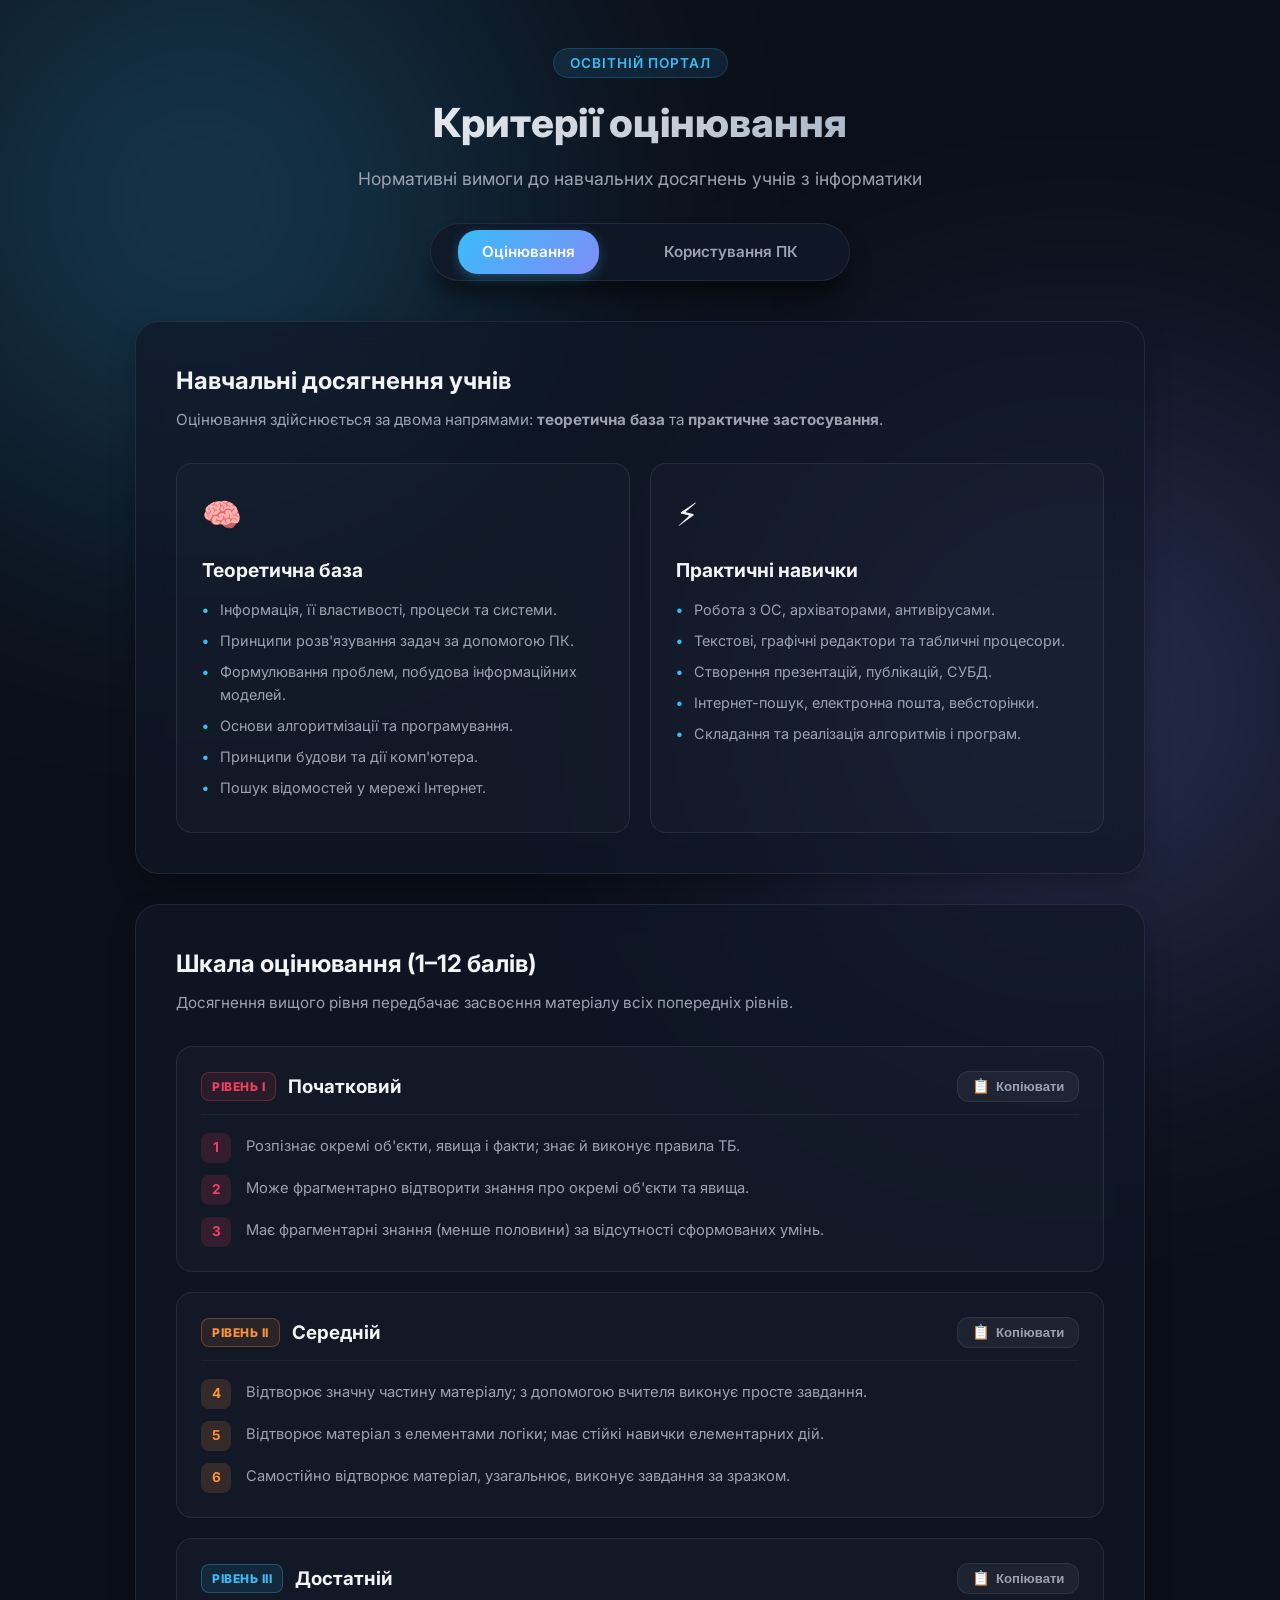
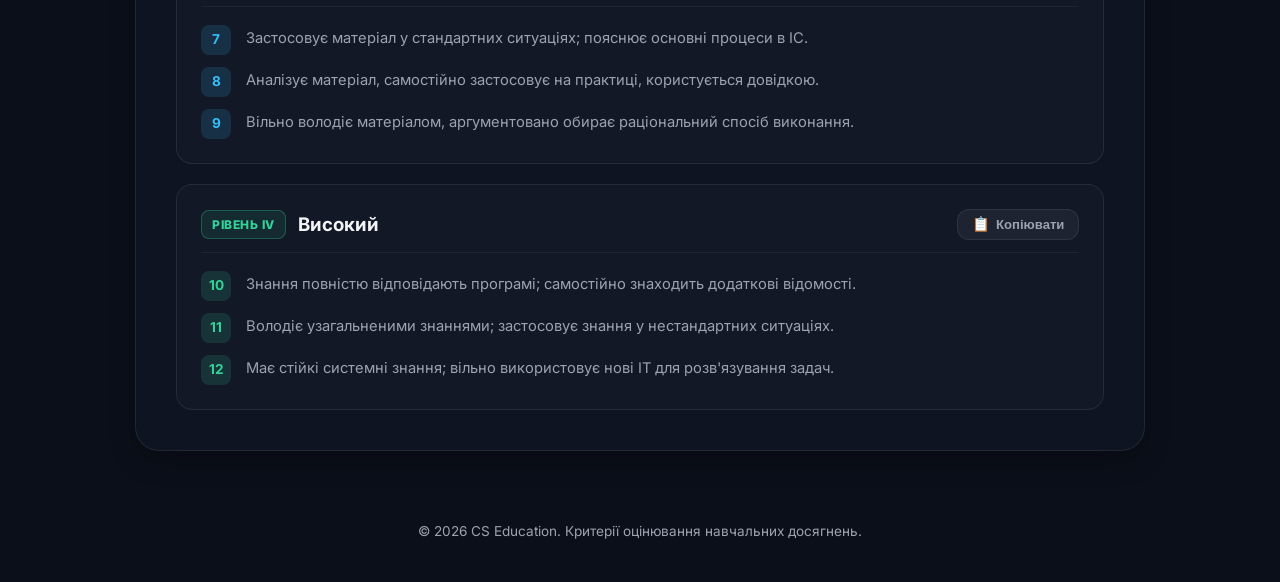
==== index.html @ 71c67681 "Add files via upload" ====
<!DOCTYPE html>
<html lang="uk">
<head>
    <meta charset="UTF-8">
    <meta name="viewport" content="width=device-width, initial-scale=1.0">
    <title>Критерії оцінювання — Інформатика</title>
    <link rel="stylesheet" href="style.css">
    <link rel="preconnect" href="https://fonts.googleapis.com">
    <link rel="preconnect" href="https://fonts.gstatic.com" crossorigin>
    <link href="https://fonts.googleapis.com/css2?family=Inter:wght@300;400;600;700;800&display=swap" rel="stylesheet">
</head>
<body>

    <div class="bg-glow bg-glow-1"></div>
    <div class="bg-glow bg-glow-2"></div>

    <header class="hero">
        <span class="tag">Освітній портал</span>
        <h1>Критерії оцінювання</h1>
        <p>Нормативні вимоги до навчальних досягнень учнів з інформатики</p>
    </header>

    <nav class="glass-nav">
        <ul>
            <li><a href="criteria.html" class="active nav-btn">Оцінювання</a></li>
            <li><a href="computer-rules.html" class="nav-btn">Користування ПК</a></li>
        </ul>
    </nav>

    <main class="container">

        <!-- Об'єкти оцінювання -->
        <section id="achievements" class="glass-card">
            <h2 class="section-title">Навчальні досягнення учнів</h2>
            <p class="section-subtitle">Оцінювання здійснюється за двома напрямами: <strong>теоретична база</strong> та <strong>практичне застосування</strong>.</p>
            
            <div class="cards-grid">
                <div class="info-card js-hover-card">
                    <div class="card-icon">🧠</div>
                    <h3>Теоретична база</h3>
                    <ul>
                        <li>Інформація, її властивості, процеси та системи.</li>
                        <li>Принципи розв'язування задач за допомогою ПК.</li>
                        <li>Формулювання проблем, побудова інформаційних моделей.</li>
                        <li>Основи алгоритмізації та програмування.</li>
                        <li>Принципи будови та дії комп'ютера.</li>
                        <li>Пошук відомостей у мережі Інтернет.</li>
                    </ul>
                </div>

                <div class="info-card js-hover-card">
                    <div class="card-icon">⚡</div>
                    <h3>Практичні навички</h3>
                    <ul>
                        <li>Робота з ОС, архіваторами, антивірусами.</li>
                        <li>Текстові, графічні редактори та табличні процесори.</li>
                        <li>Створення презентацій, публікацій, СУБД.</li>
                        <li>Інтернет-пошук, електронна пошта, вебсторінки.</li>
                        <li>Складання та реалізація алгоритмів і програм.</li>
                    </ul>
                </div>
            </div>
        </section>

        <!-- Зручна інтерактивна шкала оцінювання -->
        <!-- Інтерактивна шкала оцінювання з кнопкою копіювання -->
        <section id="criteria-grid" class="glass-card">
            <h2 class="section-title">Шкала оцінювання (1–12 балів)</h2>
            <p class="section-subtitle">Досягнення вищого рівня передбачає засвоєння матеріалу всіх попередніх рівнів.</p>
            
            <div class="levels-container">
                
                <!-- І. Початковий рівень -->
                <div class="level-card level-1-card js-hover-card">
                    <div class="level-header">
                        <div class="level-title-group">
                            <span class="level-badge border-1">Рівень I</span>
                            <h3>Початковий</h3>
                        </div>
                        <button class="copy-btn nav-btn" title="Копіювати рівень">
                            <span class="copy-icon">📋</span>
                            <span class="copy-text">Копіювати</span>
                        </button>
                    </div>
                    <div class="score-list">
                        <div class="score-item">
                            <span class="badge badge-1">1</span>
                            <p>Розпізнає окремі об'єкти, явища і факти; знає й виконує правила ТБ.</p>
                        </div>
                        <div class="score-item">
                            <span class="badge badge-1">2</span>
                            <p>Може фрагментарно відтворити знання про окремі об'єкти та явища.</p>
                        </div>
                        <div class="score-item">
                            <span class="badge badge-1">3</span>
                            <p>Має фрагментарні знання (менше половини) за відсутності сформованих умінь.</p>
                        </div>
                    </div>
                </div>

                <!-- ІІ. Середній рівень -->
                <div class="level-card level-2-card js-hover-card">
                    <div class="level-header">
                        <div class="level-title-group">
                            <span class="level-badge border-2">Рівень II</span>
                            <h3>Середній</h3>
                        </div>
                        <button class="copy-btn nav-btn" title="Копіювати рівень">
                            <span class="copy-icon">📋</span>
                            <span class="copy-text">Копіювати</span>
                        </button>
                    </div>
                    <div class="score-list">
                        <div class="score-item">
                            <span class="badge badge-2">4</span>
                            <p>Відтворює значну частину матеріалу; з допомогою вчителя виконує просте завдання.</p>
                        </div>
                        <div class="score-item">
                            <span class="badge badge-2">5</span>
                            <p>Відтворює матеріал з елементами логіки; має стійкі навички елементарних дій.</p>
                        </div>
                        <div class="score-item">
                            <span class="badge badge-2">6</span>
                            <p>Самостійно відтворює матеріал, узагальнює, виконує завдання за зразком.</p>
                        </div>
                    </div>
                </div>

                <!-- ІІІ. Достатній рівень -->
                <div class="level-card level-3-card js-hover-card">
                    <div class="level-header">
                        <div class="level-title-group">
                            <span class="level-badge border-3">Рівень III</span>
                            <h3>Достатній</h3>
                        </div>
                        <button class="copy-btn nav-btn" title="Копіювати рівень">
                            <span class="copy-icon">📋</span>
                            <span class="copy-text">Копіювати</span>
                        </button>
                    </div>
                    <div class="score-list">
                        <div class="score-item">
                            <span class="badge badge-3">7</span>
                            <p>Застосовує матеріал у стандартних ситуаціях; пояснює основні процеси в ІС.</p>
                        </div>
                        <div class="score-item">
                            <span class="badge badge-3">8</span>
                            <p>Аналізує матеріал, самостійно застосовує на практиці, користується довідкою.</p>
                        </div>
                        <div class="score-item">
                            <span class="badge badge-3">9</span>
                            <p>Вільно володіє матеріалом, аргументовано обирає раціональний спосіб виконання.</p>
                        </div>
                    </div>
                </div>

                <!-- IV. Високий рівень -->
                <div class="level-card level-4-card js-hover-card">
                    <div class="level-header">
                        <div class="level-title-group">
                            <span class="level-badge border-4">Рівень IV</span>
                            <h3>Високий</h3>
                        </div>
                        <button class="copy-btn nav-btn" title="Копіювати рівень">
                            <span class="copy-icon">📋</span>
                            <span class="copy-text">Копіювати</span>
                        </button>
                    </div>
                    <div class="score-list">
                        <div class="score-item">
                            <span class="badge badge-4">10</span>
                            <p>Знання повністю відповідають програмі; самостійно знаходить додаткові відомості.</p>
                        </div>
                        <div class="score-item">
                            <span class="badge badge-4">11</span>
                            <p>Володіє узагальненими знаннями; застосовує знання у нестандартних ситуаціях.</p>
                        </div>
                        <div class="score-item">
                            <span class="badge badge-4">12</span>
                            <p>Має стійкі системні знання; вільно використовує нові ІТ для розв'язування задач.</p>
                        </div>
                    </div>
                </div>

            </div>
        </section>

    </main>

    <footer>
        <p>&copy; 2026 CS Education. Критерії оцінювання навчальних досягнень.</p>
    </footer>

    <!-- JavaScript для інтерактивності -->
    <script>
        document.addEventListener('DOMContentLoaded', () => {
            // Анімація для навігаційних кнопок
            const navButtons = document.querySelectorAll('.nav-btn');
            navButtons.forEach(btn => {
                btn.addEventListener('mouseenter', () => {
                    btn.style.transform = 'scale(1.08)';
                    btn.style.transition = 'transform 0.25s cubic-bezier(0.34, 1.56, 0.64, 1)';
                });
                btn.addEventListener('mouseleave', () => {
                    btn.style.transform = 'scale(1)';
                });
            });

            // Анімація карток
            const hoverCards = document.querySelectorAll('.js-hover-card');
            hoverCards.forEach(card => {
                card.addEventListener('mouseenter', () => {
                    card.style.transform = 'translateY(-4px) scale(1.01)';
                    card.style.transition = 'all 0.3s cubic-bezier(0.25, 0.8, 0.25, 1)';
                });
                card.addEventListener('mouseleave', () => {
                    card.style.transform = 'translateY(0) scale(1)';
                });
            });

            // Логіка копіювання вмісту рівня
            const copyButtons = document.querySelectorAll('.copy-btn');
            copyButtons.forEach(btn => {
                btn.addEventListener('click', (e) => {
                    e.stopPropagation(); // запобігає конфліктам подій
                    
                    const card = btn.closest('.level-card');
                    const levelName = card.querySelector('h3').innerText;
                    const levelBadge = card.querySelector('.level-badge').innerText;
                    
                    const items = card.querySelectorAll('.score-item');
                    let textToCopy = `${levelBadge}: ${levelName}\n`;
                    
                    items.forEach(item => {
                        const score = item.querySelector('.badge').innerText;
                        const text = item.querySelector('p').innerText;
                        textToCopy += `${score} бал(ів) — ${text}\n`;
                    });

                    // Запис у буфер обміну
                    navigator.clipboard.writeText(textToCopy.trim()).then(() => {
                        const iconSpan = btn.querySelector('.copy-icon');
                        const textSpan = btn.querySelector('.copy-text');
                        
                        // Зміна стану кнопки
                        iconSpan.innerText = '✅';
                        textSpan.innerText = 'Скопійовано!';
                        btn.classList.add('copied');

                        // Повернення початкового стану через 2 секунди
                        setTimeout(() => {
                            iconSpan.innerText = '📋';
                            textSpan.innerText = 'Копіювати';
                            btn.classList.remove('copied');
                        }, 2000);
                    });
                });
            });
        });
    </script>

</body>
</html>
---- style.css ----
:root {
    --bg-main: #0b0f19;
    --accent-blue: #38bdf8;
    --accent-purple: #818cf8;
    --accent-red: #f43f5e;
    --accent-orange: #fb923c;
    --accent-green: #34d399;
    --text-primary: #f3f4f6;
    --text-secondary: #9ca3af;
    --glass-bg: rgba(17, 24, 39, 0.7);
    --glass-border: rgba(255, 255, 255, 0.08);
}

* {
    box-sizing: border-box;
    margin: 0;
    padding: 0;
}

body {
    font-family: 'Inter', system-ui, -apple-system, sans-serif;
    background-color: var(--bg-main);
    color: var(--text-primary);
    line-height: 1.6;
    overflow-x: hidden;
    position: relative;
    min-height: 100vh;
}

/* Фон */
.bg-glow {
    position: absolute;
    width: 600px;
    height: 600px;
    border-radius: 50%;
    filter: blur(140px);
    z-index: -1;
    opacity: 0.25;
}

.bg-glow-1 { top: -100px; left: -100px; background: var(--accent-blue); }
.bg-glow-2 { top: 400px; right: -100px; background: var(--accent-purple); }

/* Hero Header */
.hero {
    text-align: center;
    padding: 50px 20px 30px;
    max-width: 800px;
    margin: 0 auto;
}

.tag {
    background: rgba(56, 189, 248, 0.1);
    color: var(--accent-blue);
    border: 1px solid rgba(56, 189, 248, 0.2);
    padding: 6px 16px;
    border-radius: 20px;
    font-size: 0.85rem;
    font-weight: 600;
    text-transform: uppercase;
    letter-spacing: 1px;
}

.hero h1 {
    font-size: 2.5rem;
    font-weight: 800;
    margin: 15px 0 10px;
    background: linear-gradient(135deg, #ffffff 0%, #94a3b8 100%);
    -webkit-background-clip: text;
    -webkit-text-fill-color: transparent;
}

.hero p {
    color: var(--text-secondary);
    font-size: 1.1rem;
}

/* Navigation */
.glass-nav {
    position: sticky;
    top: 20px;
    z-index: 100;
    max-width: 420px;
    margin: 0 auto 40px;
    background: rgba(17, 24, 39, 0.85);
    backdrop-filter: blur(12px);
    border: 1px solid var(--glass-border);
    border-radius: 30px;
    padding: 6px;
    box-shadow: 0 20px 25px -5px rgba(0, 0, 0, 0.5);
}

.glass-nav ul {
    display: flex;
    justify-content: space-around;
    list-style: none;
}

.nav-btn {
    display: inline-block;
    color: var(--text-secondary);
    text-decoration: none;
    font-weight: 600;
    font-size: 0.95rem;
    padding: 10px 24px;
    border-radius: 20px;
    will-change: transform;
}

.glass-nav a.active {
    color: #fff;
    background: linear-gradient(135deg, var(--accent-blue), var(--accent-purple));
    box-shadow: 0 4px 12px rgba(56, 189, 248, 0.3);
}

/* Container & Cards */
.container {
    max-width: 1050px;
    margin: 0 auto;
    padding: 0 20px;
}

.glass-card {
    background: var(--glass-bg);
    backdrop-filter: blur(16px);
    border: 1px solid var(--glass-border);
    border-radius: 24px;
    padding: 40px;
    margin-bottom: 30px;
    box-shadow: 0 10px 30px -10px rgba(0, 0, 0, 0.5);
}

.section-title {
    font-size: 1.5rem;
    font-weight: 700;
    margin-bottom: 8px;
}

.section-subtitle {
    color: var(--text-secondary);
    font-size: 0.95rem;
    margin-bottom: 30px;
}

/* Info Cards */
.cards-grid {
    display: grid;
    grid-template-columns: repeat(auto-fit, minmax(300px, 1fr));
    gap: 20px;
}

.info-card {
    background: rgba(255, 255, 255, 0.02);
    border: 1px solid var(--glass-border);
    border-radius: 16px;
    padding: 25px;
    will-change: transform;
}

.card-icon {
    font-size: 2rem;
    margin-bottom: 15px;
}

.info-card h3 {
    font-size: 1.2rem;
    margin-bottom: 12px;
}

.info-card ul {
    list-style: none;
    color: var(--text-secondary);
    font-size: 0.9rem;
}

.info-card li {
    margin-bottom: 8px;
    position: relative;
    padding-left: 18px;
}

.info-card li::before {
    content: "•";
    color: var(--accent-blue);
    position: absolute;
    left: 0;
    font-weight: bold;
}

/* Шкала оцінювання (Нова структура картками) */
.levels-container {
    display: flex;
    flex-direction: column;
    gap: 20px;
}

.level-card {
    background: rgba(255, 255, 255, 0.02);
    border: 1px solid var(--glass-border);
    border-radius: 16px;
    padding: 24px;
    will-change: transform;
}

.level-header {
    display: flex;
    align-items: center;
    gap: 12px;
    margin-bottom: 18px;
    padding-bottom: 12px;
    border-bottom: 1px solid rgba(255, 255, 255, 0.05);
}

.level-badge {
    font-size: 0.75rem;
    font-weight: 800;
    text-transform: uppercase;
    letter-spacing: 0.5px;
    padding: 4px 10px;
    border-radius: 8px;
    border: 1px solid;
}

.border-1 { color: var(--accent-red); border-color: rgba(244, 63, 94, 0.3); background: rgba(244, 63, 94, 0.1); }
.border-2 { color: var(--accent-orange); border-color: rgba(251, 146, 60, 0.3); background: rgba(251, 146, 60, 0.1); }
.border-3 { color: var(--accent-blue); border-color: rgba(56, 189, 248, 0.3); background: rgba(56, 189, 248, 0.1); }
.border-4 { color: var(--accent-green); border-color: rgba(52, 211, 153, 0.3); background: rgba(52, 211, 153, 0.1); }

.score-list {
    display: flex;
    flex-direction: column;
    gap: 12px;
}

.score-item {
    display: flex;
    align-items: flex-start;
    gap: 15px;
}

.score-item p {
    font-size: 0.92rem;
    color: var(--text-secondary);
    margin-top: 2px;
}

.badge {
    display: inline-flex;
    align-items: center;
    justify-content: center;
    min-width: 30px;
    height: 30px;
    border-radius: 8px;
    font-weight: 700;
    font-size: 0.85rem;
    flex-shrink: 0;
}

.badge-1 { background: rgba(244, 63, 94, 0.15); color: var(--accent-red); }
.badge-2 { background: rgba(251, 146, 60, 0.15); color: var(--accent-orange); }
.badge-3 { background: rgba(56, 189, 248, 0.15); color: var(--accent-blue); }
.badge-4 { background: rgba(52, 211, 153, 0.15); color: var(--accent-green); }

/* Правила ПК */
.rules-grid {
    display: grid;
    grid-template-columns: repeat(auto-fit, minmax(240px, 1fr));
    gap: 15px;
}

.rule-box {
    background: rgba(255, 255, 255, 0.02);
    border: 1px solid var(--glass-border);
    border-radius: 14px;
    padding: 20px;
    will-change: transform;
}

.rule-box.forbidden { border-left: 3px solid var(--accent-red); }
.rule-box.allow { border-left: 3px solid var(--accent-green); }

.rule-num {
    font-size: 0.8rem;
    font-weight: 800;
    color: var(--accent-red);
    display: block;
    margin-bottom: 8px;
}

footer {
    text-align: center;
    padding: 40px 20px;
    color: var(--text-secondary);
    font-size: 0.85rem;
}

@media (max-width: 768px) {
    .hero h1 { font-size: 1.8rem; }
    .glass-card { padding: 25px; }
    .glass-nav { width: 90%; }
}

/* Кнопка копіювання та позиціонування шапки рівнів */
.level-header {
    display: flex;
    align-items: center;
    justify-content: space-between;
    gap: 12px;
    margin-bottom: 18px;
    padding-bottom: 12px;
    border-bottom: 1px solid rgba(255, 255, 255, 0.05);
}

.level-title-group {
    display: flex;
    align-items: center;
    gap: 12px;
}

.copy-btn {
    display: inline-flex;
    align-items: center;
    gap: 6px;
    background: rgba(255, 255, 255, 0.05);
    border: 1px solid var(--glass-border);
    color: var(--text-secondary);
    padding: 6px 14px;
    border-radius: 12px;
    font-size: 0.82rem;
    font-weight: 600;
    cursor: pointer;
    transition: all 0.25s ease;
}

.copy-btn:hover {
    color: #fff;
    background: rgba(255, 255, 255, 0.12);
    border-color: rgba(255, 255, 255, 0.2);
}

.copy-btn.copied {
    background: rgba(52, 211, 153, 0.2);
    border-color: rgba(52, 211, 153, 0.4);
    color: var(--accent-green);
}

.copy-icon {
    font-size: 0.9rem;
}
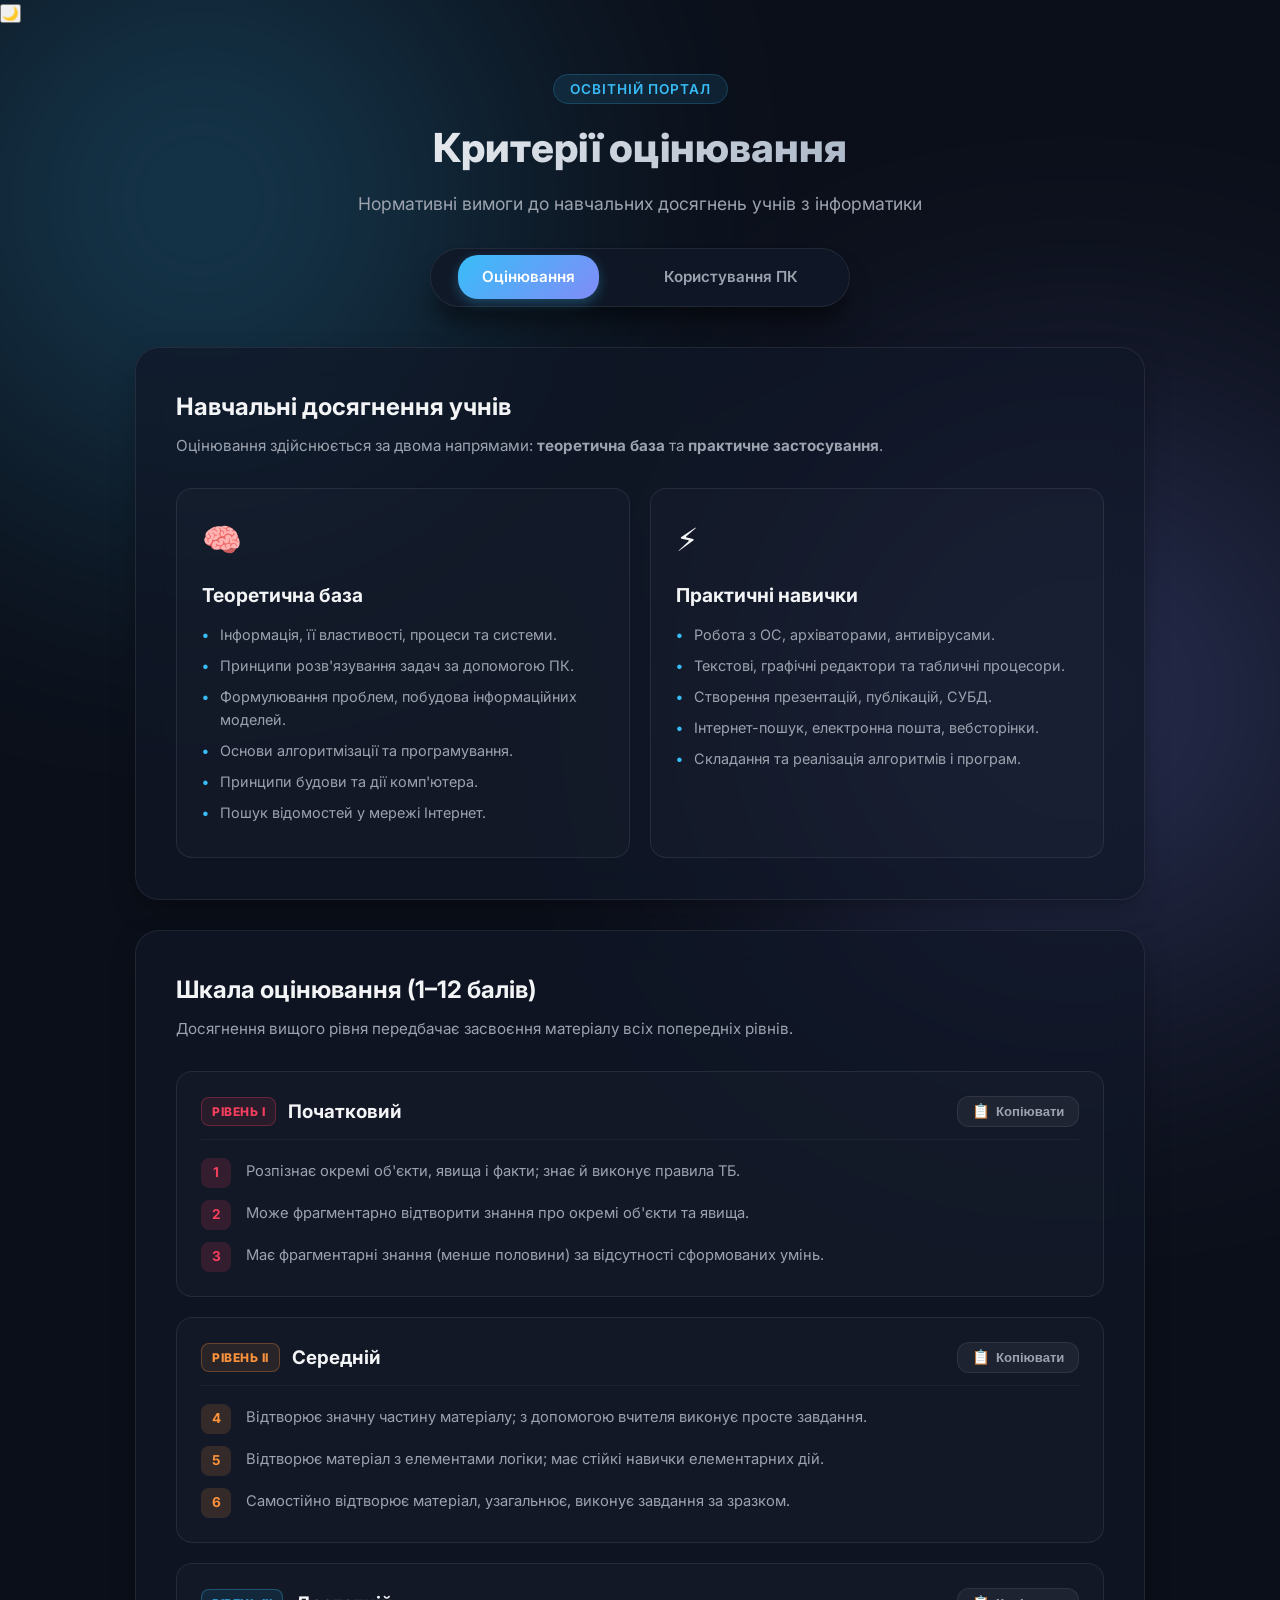
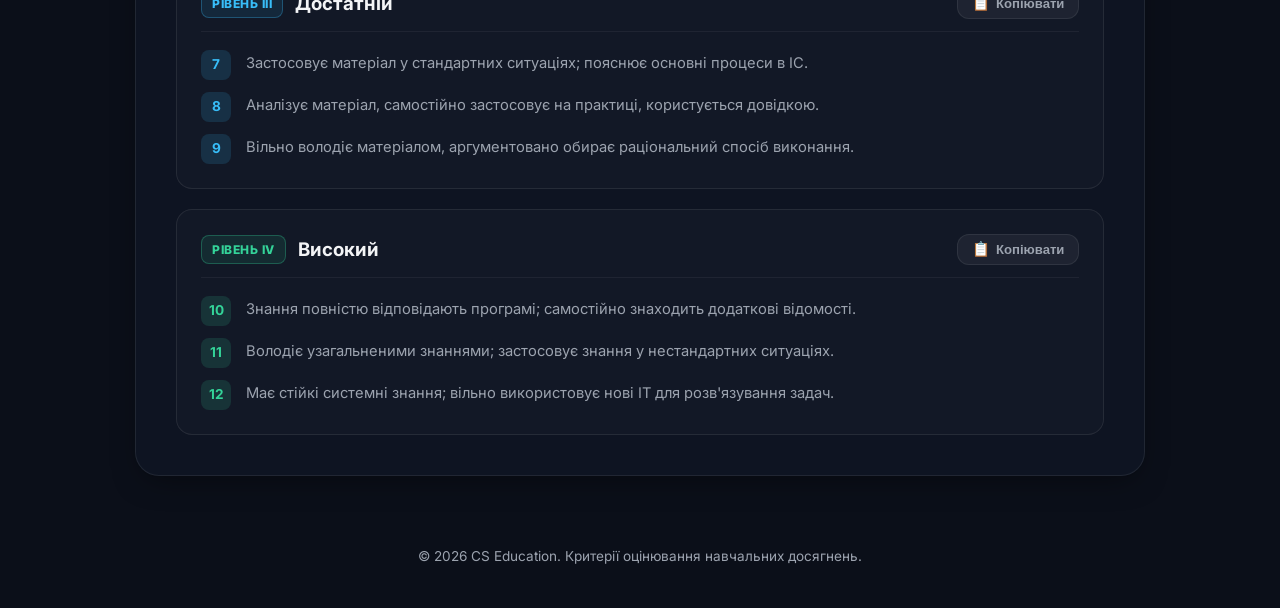
==== commit e29a2920: "Update index.html" ====
--- a/index.html
+++ b/index.html
@@ -10,6 +10,10 @@
     <link href="https://fonts.googleapis.com/css2?family=Inter:wght@300;400;600;700;800&display=swap" rel="stylesheet">
 </head>
 <body>
+    <!-- Кнопка перемикання теми у правому верхньому кутку -->
+<button id="theme-toggle" class="theme-toggle-btn" title="Змінити тему">
+    <span id="theme-icon">🌙</span>
+</button>
 
     <div class="bg-glow bg-glow-1"></div>
     <div class="bg-glow bg-glow-2"></div>
@@ -22,7 +26,7 @@
 
     <nav class="glass-nav">
         <ul>
-            <li><a href="criteria.html" class="active nav-btn">Оцінювання</a></li>
+            <li><a href="index.html" class="active nav-btn">Оцінювання</a></li>
             <li><a href="computer-rules.html" class="nav-btn">Користування ПК</a></li>
         </ul>
     </nav>
@@ -192,72 +196,128 @@
     </footer>
 
     <!-- JavaScript для інтерактивності -->
-    <script>
-        document.addEventListener('DOMContentLoaded', () => {
-            // Анімація для навігаційних кнопок
-            const navButtons = document.querySelectorAll('.nav-btn');
-            navButtons.forEach(btn => {
-                btn.addEventListener('mouseenter', () => {
-                    btn.style.transform = 'scale(1.08)';
-                    btn.style.transition = 'transform 0.25s cubic-bezier(0.34, 1.56, 0.64, 1)';
+<script>
+    document.addEventListener('DOMContentLoaded', () => {
+        const themeBtn = document.getElementById('theme-toggle');
+        const themeIcon = document.getElementById('theme-icon');
+
+        if (themeBtn && themeIcon) {
+            const savedTheme = localStorage.getItem('theme');
+            if (savedTheme === 'light') {
+                document.body.classList.add('light-theme');
+                themeIcon.innerText = '☀️';
+            }
+
+            const applyThemeToggle = () => {
+                document.body.classList.toggle('light-theme');
+                const isLight = document.body.classList.contains('light-theme');
+                themeIcon.innerText = isLight ? '☀️' : '🌙';
+                localStorage.setItem('theme', isLight ? 'light' : 'dark');
+            };
+
+            themeBtn.addEventListener('click', (e) => {
+                // Прибираємо фокус з кнопки, щоб уникнути миготіння карток і кнопок
+                themeBtn.blur();
+
+                const rect = themeBtn.getBoundingClientRect();
+                const x = rect.left + rect.width / 2;
+                const y = rect.top + rect.height / 2;
+
+                // Розраховуємо радіус, щоб коло повністю накрило екран
+                const endRadius = Math.hypot(
+                    Math.max(x, window.innerWidth - x),
+                    Math.max(y, window.innerHeight - y)
+                );
+
+                if (document.startViewTransition) {
+                    const transition = document.startViewTransition(() => {
+                        applyThemeToggle();
+                    });
+
+                    transition.ready.then(() => {
+                        document.documentElement.animate(
+                            {
+                                clipPath: [
+                                    `circle(0px at ${x}px ${y}px)`,
+                                    `circle(${endRadius}px at ${x}px ${y}px)`
+                                ]
+                            },
+                            {
+                                duration: 1500, // Тривалість анімації (1.5 секунди)
+                                easing: 'cubic-bezier(0.4, 0, 0.2, 1)', // М'який та плавний рух
+                                pseudoElement: '::view-transition-new(root)'
+                            }
+                        );
+                    });
+                } else {
+                    applyThemeToggle();
+                }
+            });
+        }
+
+        // Логіка копіювання вмісту рівнів
+        const copyButtons = document.querySelectorAll('.copy-btn');
+        copyButtons.forEach(btn => {
+            btn.addEventListener('click', (e) => {
+                e.stopPropagation();
+                btn.blur();
+                
+                const card = btn.closest('.level-card');
+                if (!card) return;
+
+                const levelName = card.querySelector('h3')?.innerText || '';
+                const levelBadge = card.querySelector('.level-badge')?.innerText || '';
+                const items = card.querySelectorAll('.score-item');
+                
+                let textToCopy = `${levelBadge}: ${levelName}\n`;
+                items.forEach(item => {
+                    const score = item.querySelector('.badge')?.innerText || '';
+                    const text = item.querySelector('p')?.innerText || '';
+                    textToCopy += `${score} бал(ів) — ${text}\n`;
                 });
-                btn.addEventListener('mouseleave', () => {
-                    btn.style.transform = 'scale(1)';
+
+                navigator.clipboard.writeText(textToCopy.trim()).then(() => {
+                    const iconSpan = btn.querySelector('.copy-icon');
+                    const textSpan = btn.querySelector('.copy-text');
+                    
+                    if (iconSpan) iconSpan.innerText = '✅';
+                    if (textSpan) textSpan.innerText = 'Скопійовано!';
+                    btn.classList.add('copied');
+
+                    setTimeout(() => {
+                        if (iconSpan) iconSpan.innerText = '📋';
+                        if (textSpan) textSpan.innerText = 'Копіювати';
+                        btn.classList.remove('copied');
+                    }, 2000);
                 });
             });
-
-            // Анімація карток
-            const hoverCards = document.querySelectorAll('.js-hover-card');
-            hoverCards.forEach(card => {
-                card.addEventListener('mouseenter', () => {
-                    card.style.transform = 'translateY(-4px) scale(1.01)';
-                    card.style.transition = 'all 0.3s cubic-bezier(0.25, 0.8, 0.25, 1)';
-                });
-                card.addEventListener('mouseleave', () => {
-                    card.style.transform = 'translateY(0) scale(1)';
-                });
-            });
-
-            // Логіка копіювання вмісту рівня
-            const copyButtons = document.querySelectorAll('.copy-btn');
-            copyButtons.forEach(btn => {
-                btn.addEventListener('click', (e) => {
-                    e.stopPropagation(); // запобігає конфліктам подій
-                    
-                    const card = btn.closest('.level-card');
-                    const levelName = card.querySelector('h3').innerText;
-                    const levelBadge = card.querySelector('.level-badge').innerText;
-                    
-                    const items = card.querySelectorAll('.score-item');
-                    let textToCopy = `${levelBadge}: ${levelName}\n`;
-                    
-                    items.forEach(item => {
-                        const score = item.querySelector('.badge').innerText;
-                        const text = item.querySelector('p').innerText;
-                        textToCopy += `${score} бал(ів) — ${text}\n`;
-                    });
-
-                    // Запис у буфер обміну
-                    navigator.clipboard.writeText(textToCopy.trim()).then(() => {
-                        const iconSpan = btn.querySelector('.copy-icon');
-                        const textSpan = btn.querySelector('.copy-text');
-                        
-                        // Зміна стану кнопки
-                        iconSpan.innerText = '✅';
-                        textSpan.innerText = 'Скопійовано!';
-                        btn.classList.add('copied');
-
-                        // Повернення початкового стану через 2 секунди
-                        setTimeout(() => {
-                            iconSpan.innerText = '📋';
-                            textSpan.innerText = 'Копіювати';
-                            btn.classList.remove('copied');
-                        }, 2000);
-                    });
-                });
-            });
         });
-    </script>
+
+        // Анімація для навігаційних кнопок
+        const navButtons = document.querySelectorAll('.nav-btn');
+        navButtons.forEach(btn => {
+            btn.addEventListener('mouseenter', () => {
+                btn.style.transform = 'scale(1.12)';
+                btn.style.transition = 'transform 0.25s cubic-bezier(0.34, 1.56, 0.64, 1)';
+            });
+            btn.addEventListener('mouseleave', () => {
+                btn.style.transform = 'scale(1)';
+            });
+        });
+
+        // Анімація для блоків карток
+        const hoverCards = document.querySelectorAll('.js-hover-card');
+        hoverCards.forEach(card => {
+            card.addEventListener('mouseenter', () => {
+                card.style.transform = 'translateY(-5px) scale(1.02)';
+                card.style.transition = 'all 0.3s cubic-bezier(0.25, 0.8, 0.25, 1)';
+            });
+            card.addEventListener('mouseleave', () => {
+                card.style.transform = 'translateY(0) scale(1)';
+            });
+        });
+    });
+</script>
 
 </body>
-</html>+</html>
